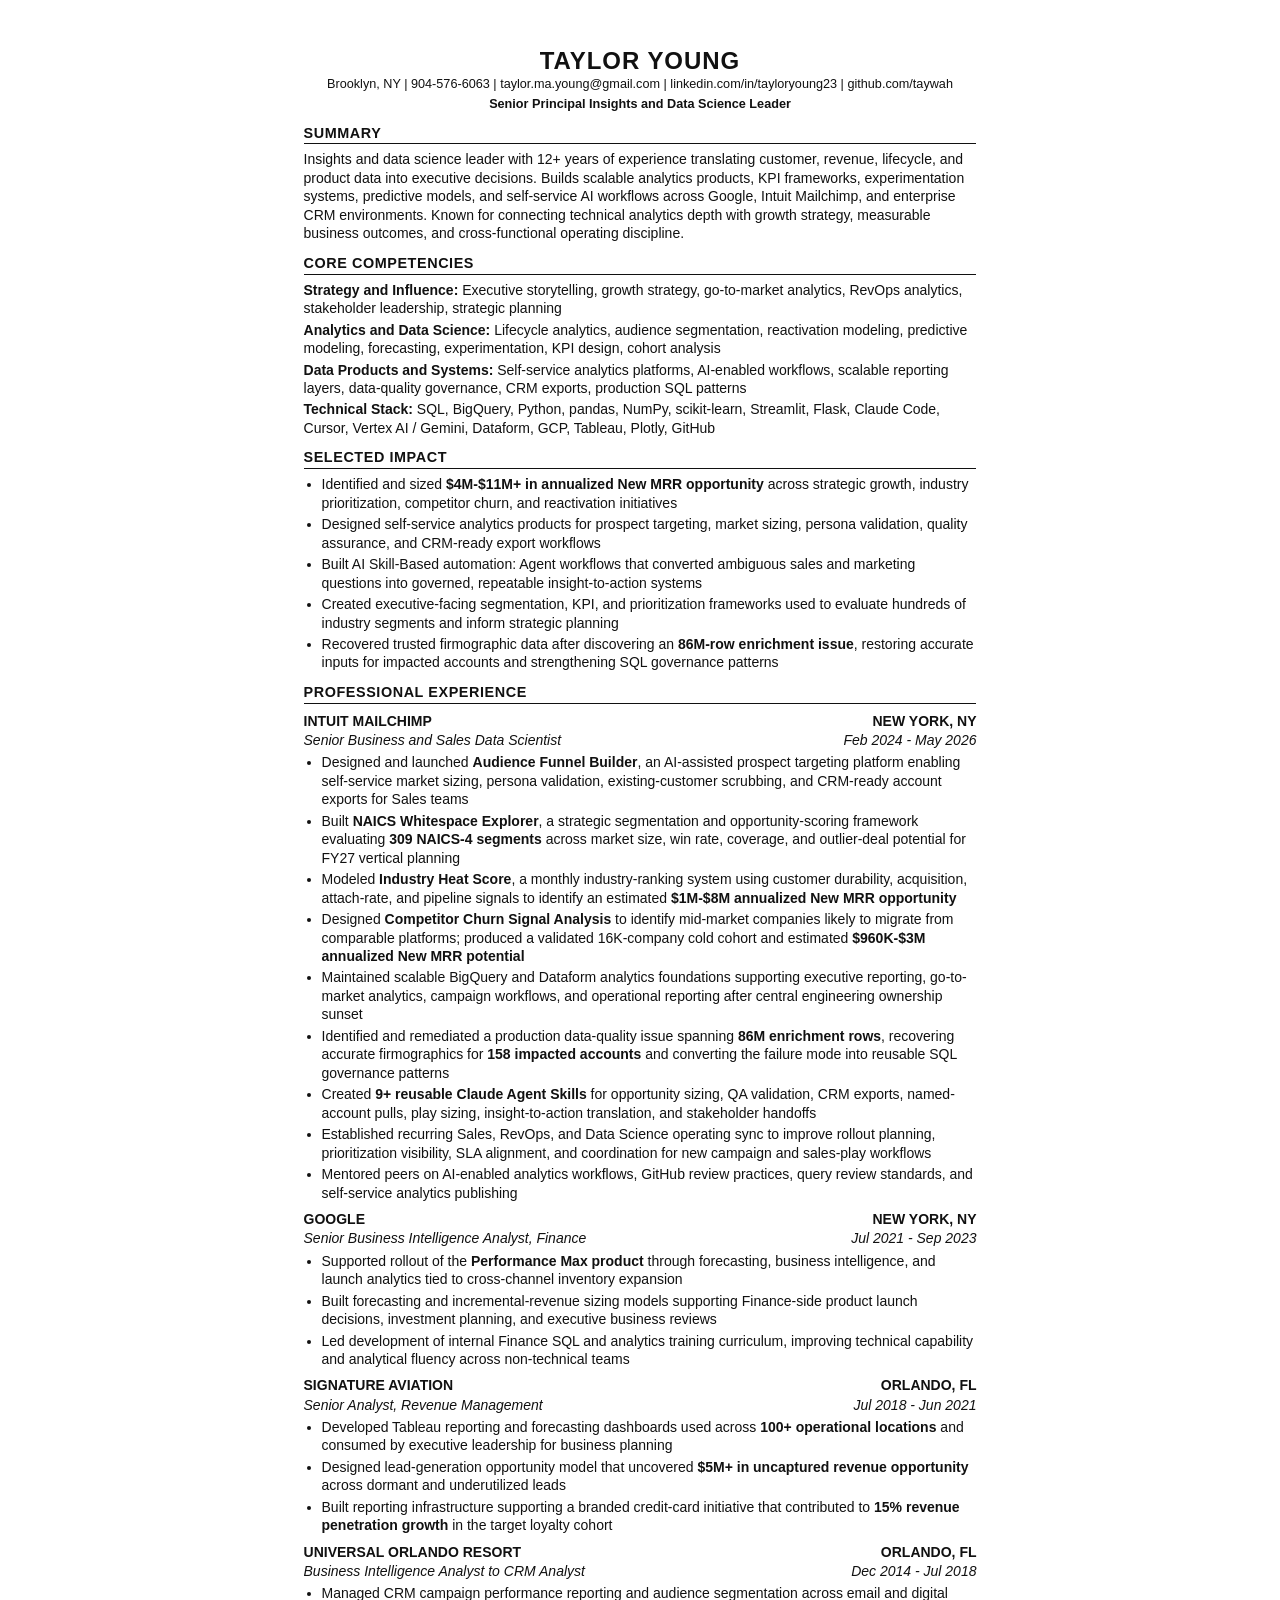
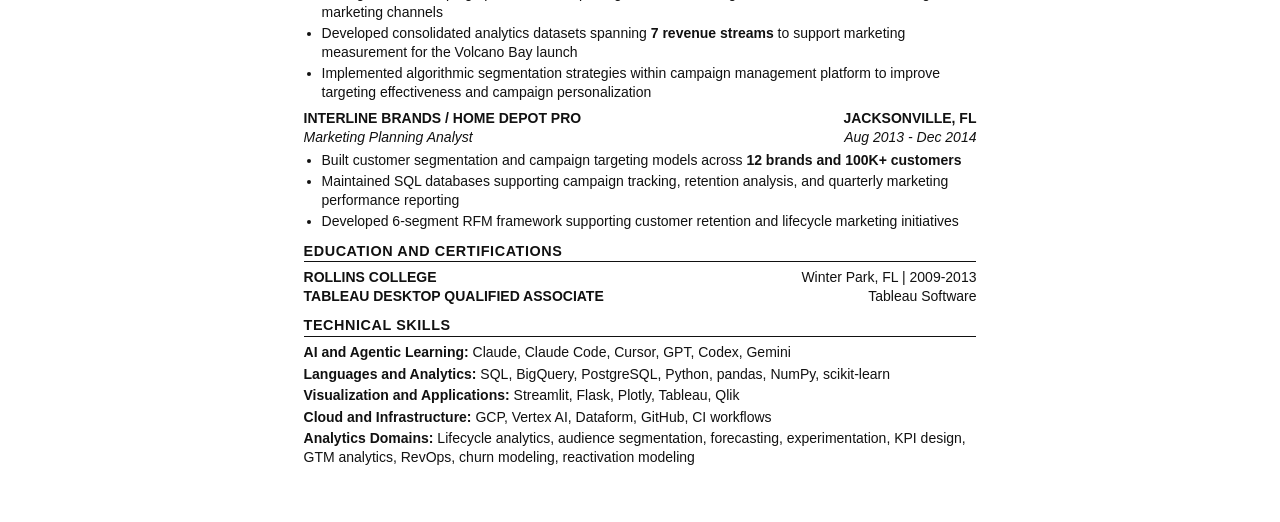
==== assets/taylor_young_main_senior_principal_insights_resume.html @ b279d92c "pdf" ====
<!doctype html>
<html lang="en">
<head>
<meta charset="utf-8" />
<meta name="viewport" content="width=device-width, initial-scale=1" />
<title>Taylor Young - Senior Principal Insights and Data Science Leader</title>
<style>
  * { box-sizing: border-box; }

  html,
  body {
    margin: 0;
    padding: 0;
    background: #ffffff;
    color: #111111;
    font-family: Arial, Helvetica, sans-serif;
    font-size: 10.5pt;
    line-height: 1.32;
  }

  .resume {
    max-width: 8.25in;
    margin: 0 auto;
    padding: 0.5in 0.62in 0.55in;
  }

  header {
    text-align: center;
    margin-bottom: 12px;
  }

  h1 {
    margin: 0 0 3px;
    font-size: 18pt;
    letter-spacing: 0.04em;
    line-height: 1.05;
    text-transform: uppercase;
  }

  .contact,
  .target {
    margin: 0;
    font-size: 9.5pt;
  }

  .target {
    margin-top: 3px;
    font-weight: 700;
  }

  a {
    color: inherit;
    text-decoration: none;
  }

  h2 {
    margin: 13px 0 6px;
    padding-bottom: 2px;
    border-bottom: 1px solid #111111;
    font-size: 10.8pt;
    letter-spacing: 0.04em;
    line-height: 1.1;
    text-transform: uppercase;
  }

  h3 {
    display: flex;
    justify-content: space-between;
    gap: 12px;
    margin: 9px 0 1px;
    font-size: 10.5pt;
    line-height: 1.22;
    text-transform: uppercase;
  }

  h3 span:last-child {
    white-space: nowrap;
  }

  .role-line {
    display: flex;
    justify-content: space-between;
    gap: 12px;
    margin: 0 0 4px;
    font-style: italic;
  }

  .role-line span:last-child {
    white-space: nowrap;
  }

  p {
    margin: 0 0 5px;
  }

  ul {
    margin: 3px 0 8px 18px;
    padding: 0;
  }

  li {
    margin: 0 0 3px;
  }

  .summary {
    margin-bottom: 2px;
  }

  .compact p,
  .skills p {
    margin-bottom: 3px;
  }

  .education-row,
  .cert-row {
    display: flex;
    justify-content: space-between;
    gap: 12px;
    align-items: baseline;
  }

  .education-row span:first-child,
  .cert-row span:first-child {
    font-weight: 700;
    text-transform: uppercase;
  }

  .education-row span:last-child,
  .cert-row span:last-child {
    white-space: nowrap;
  }

  @media print {
    html,
    body {
      font-size: 10pt;
    }

    .resume {
      max-width: none;
      padding: 0.42in 0.55in;
    }

    h2 {
      margin-top: 11px;
    }
  }

  @page {
    size: Letter;
    margin: 0;
  }
</style>
</head>
<body>
<main class="resume">

<header>
  <h1>Taylor Young</h1>
  <p class="contact">Brooklyn, NY | 904-576-6063 | <a href="mailto:taylor.ma.young@gmail.com">taylor.ma.young@gmail.com</a> | <a href="https://linkedin.com/in/tayloryoung23">linkedin.com/in/tayloryoung23</a> | <a href="https://github.com/taywah">github.com/taywah</a></p>
  <p class="target">Senior Principal Insights and Data Science Leader</p>
</header>

<section>
  <h2>Summary</h2>
  <p class="summary">Insights and data science leader with 12+ years of experience translating customer, revenue, lifecycle, and product data into executive decisions. Builds scalable analytics products, KPI frameworks, experimentation systems, predictive models, and self-service AI workflows across Google, Intuit Mailchimp, and enterprise CRM environments. Known for connecting technical analytics depth with growth strategy, measurable business outcomes, and cross-functional operating discipline.</p>
</section>

<section>
  <h2>Core Competencies</h2>
  <div class="compact">
    <p><strong>Strategy and Influence:</strong> Executive storytelling, growth strategy, go-to-market analytics, RevOps analytics, stakeholder leadership, strategic planning</p>
    <p><strong>Analytics and Data Science:</strong> Lifecycle analytics, audience segmentation, reactivation modeling, predictive modeling, forecasting, experimentation, KPI design, cohort analysis</p>
    <p><strong>Data Products and Systems:</strong> Self-service analytics platforms, AI-enabled workflows, scalable reporting layers, data-quality governance, CRM exports, production SQL patterns</p>
    <p><strong>Technical Stack:</strong> SQL, BigQuery, Python, pandas, NumPy, scikit-learn, Streamlit, Flask, Claude Code, Cursor, Vertex AI / Gemini, Dataform, GCP, Tableau, Plotly, GitHub</p>
  </div>
</section>

<section>
  <h2>Selected Impact</h2>
  <ul>
    <li>Identified and sized <strong>$4M-$11M+ in annualized New MRR opportunity</strong> across strategic growth, industry prioritization, competitor churn, and reactivation initiatives</li>
    <li>Designed self-service analytics products for prospect targeting, market sizing, persona validation, quality assurance, and CRM-ready export workflows</li>
    <li>Built AI Skill-Based automation: Agent workflows that converted ambiguous sales and marketing questions into governed, repeatable insight-to-action systems</li>
    <li>Created executive-facing segmentation, KPI, and prioritization frameworks used to evaluate hundreds of industry segments and inform strategic planning</li>
    <li>Recovered trusted firmographic data after discovering an <strong>86M-row enrichment issue</strong>, restoring accurate inputs for impacted accounts and strengthening SQL governance patterns</li>
  </ul>
</section>

<section>
  <h2>Professional Experience</h2>

  <h3><span>Intuit Mailchimp</span><span>New York, NY</span></h3>
  <p class="role-line"><span>Senior Business and Sales Data Scientist</span><span>Feb 2024 - May 2026</span></p>
  <ul>
    <li>Designed and launched <strong>Audience Funnel Builder</strong>, an AI-assisted prospect targeting platform enabling self-service market sizing, persona validation, existing-customer scrubbing, and CRM-ready account exports for Sales teams</li>
    <li>Built <strong>NAICS Whitespace Explorer</strong>, a strategic segmentation and opportunity-scoring framework evaluating <strong>309 NAICS-4 segments</strong> across market size, win rate, coverage, and outlier-deal potential for FY27 vertical planning</li>
    <li>Modeled <strong>Industry Heat Score</strong>, a monthly industry-ranking system using customer durability, acquisition, attach-rate, and pipeline signals to identify an estimated <strong>$1M-$8M annualized New MRR opportunity</strong></li>
    <li>Designed <strong>Competitor Churn Signal Analysis</strong> to identify mid-market companies likely to migrate from comparable platforms; produced a validated 16K-company cold cohort and estimated <strong>$960K-$3M annualized New MRR potential</strong></li>
    <li>Maintained scalable BigQuery and Dataform analytics foundations supporting executive reporting, go-to-market analytics, campaign workflows, and operational reporting after central engineering ownership sunset</li>
    <li>Identified and remediated a production data-quality issue spanning <strong>86M enrichment rows</strong>, recovering accurate firmographics for <strong>158 impacted accounts</strong> and converting the failure mode into reusable SQL governance patterns</li>
    <li>Created <strong>9+ reusable Claude Agent Skills</strong> for opportunity sizing, QA validation, CRM exports, named-account pulls, play sizing, insight-to-action translation, and stakeholder handoffs</li>
    <li>Established recurring Sales, RevOps, and Data Science operating sync to improve rollout planning, prioritization visibility, SLA alignment, and coordination for new campaign and sales-play workflows</li>
    <li>Mentored peers on AI-enabled analytics workflows, GitHub review practices, query review standards, and self-service analytics publishing</li>
  </ul>

  <h3><span>Google</span><span>New York, NY</span></h3>
  <p class="role-line"><span>Senior Business Intelligence Analyst, Finance</span><span>Jul 2021 - Sep 2023</span></p>
  <ul>
    <li>Supported rollout of the <strong>Performance Max product</strong> through forecasting, business intelligence, and launch analytics tied to cross-channel inventory expansion</li>
    <li>Built forecasting and incremental-revenue sizing models supporting Finance-side product launch decisions, investment planning, and executive business reviews</li>
    <li>Led development of internal Finance SQL and analytics training curriculum, improving technical capability and analytical fluency across non-technical teams</li>
  </ul>

  <h3><span>Signature Aviation</span><span>Orlando, FL</span></h3>
  <p class="role-line"><span>Senior Analyst, Revenue Management</span><span>Jul 2018 - Jun 2021</span></p>
  <ul>
    <li>Developed Tableau reporting and forecasting dashboards used across <strong>100+ operational locations</strong> and consumed by executive leadership for business planning</li>
    <li>Designed lead-generation opportunity model that uncovered <strong>$5M+ in uncaptured revenue opportunity</strong> across dormant and underutilized leads</li>
    <li>Built reporting infrastructure supporting a branded credit-card initiative that contributed to <strong>15% revenue penetration growth</strong> in the target loyalty cohort</li>
  </ul>

  <h3><span>Universal Orlando Resort</span><span>Orlando, FL</span></h3>
  <p class="role-line"><span>Business Intelligence Analyst to CRM Analyst</span><span>Dec 2014 - Jul 2018</span></p>
  <ul>
    <li>Managed CRM campaign performance reporting and audience segmentation across email and digital marketing channels</li>
    <li>Developed consolidated analytics datasets spanning <strong>7 revenue streams</strong> to support marketing measurement for the Volcano Bay launch</li>
    <li>Implemented algorithmic segmentation strategies within campaign management platform to improve targeting effectiveness and campaign personalization</li>
  </ul>

  <h3><span>Interline Brands / Home Depot Pro</span><span>Jacksonville, FL</span></h3>
  <p class="role-line"><span>Marketing Planning Analyst</span><span>Aug 2013 - Dec 2014</span></p>
  <ul>
    <li>Built customer segmentation and campaign targeting models across <strong>12 brands and 100K+ customers</strong></li>
    <li>Maintained SQL databases supporting campaign tracking, retention analysis, and quarterly marketing performance reporting</li>
    <li>Developed 6-segment RFM framework supporting customer retention and lifecycle marketing initiatives</li>
  </ul>
</section>

<section>
  <h2>Education and Certifications</h2>
  <div class="education-row">
    <span>Rollins College</span>
    <span>Winter Park, FL | 2009-2013</span>
  </div>
  <div class="cert-row">
    <span>Tableau Desktop Qualified Associate</span>
    <span>Tableau Software</span>
  </div>
</section>

<section>
  <h2>Technical Skills</h2>
  <div class="skills">
    <p><strong>AI and Agentic Learning:</strong> Claude, Claude Code, Cursor, GPT, Codex, Gemini</p>
    <p><strong>Languages and Analytics:</strong> SQL, BigQuery, PostgreSQL, Python, pandas, NumPy, scikit-learn</p>
    <p><strong>Visualization and Applications:</strong> Streamlit, Flask, Plotly, Tableau, Qlik</p>
    <p><strong>Cloud and Infrastructure:</strong> GCP, Vertex AI, Dataform, GitHub, CI workflows</p>
    <p><strong>Analytics Domains:</strong> Lifecycle analytics, audience segmentation, forecasting, experimentation, KPI design, GTM analytics, RevOps, churn modeling, reactivation modeling</p>
  </div>
</section>

</main>
</body>
</html>
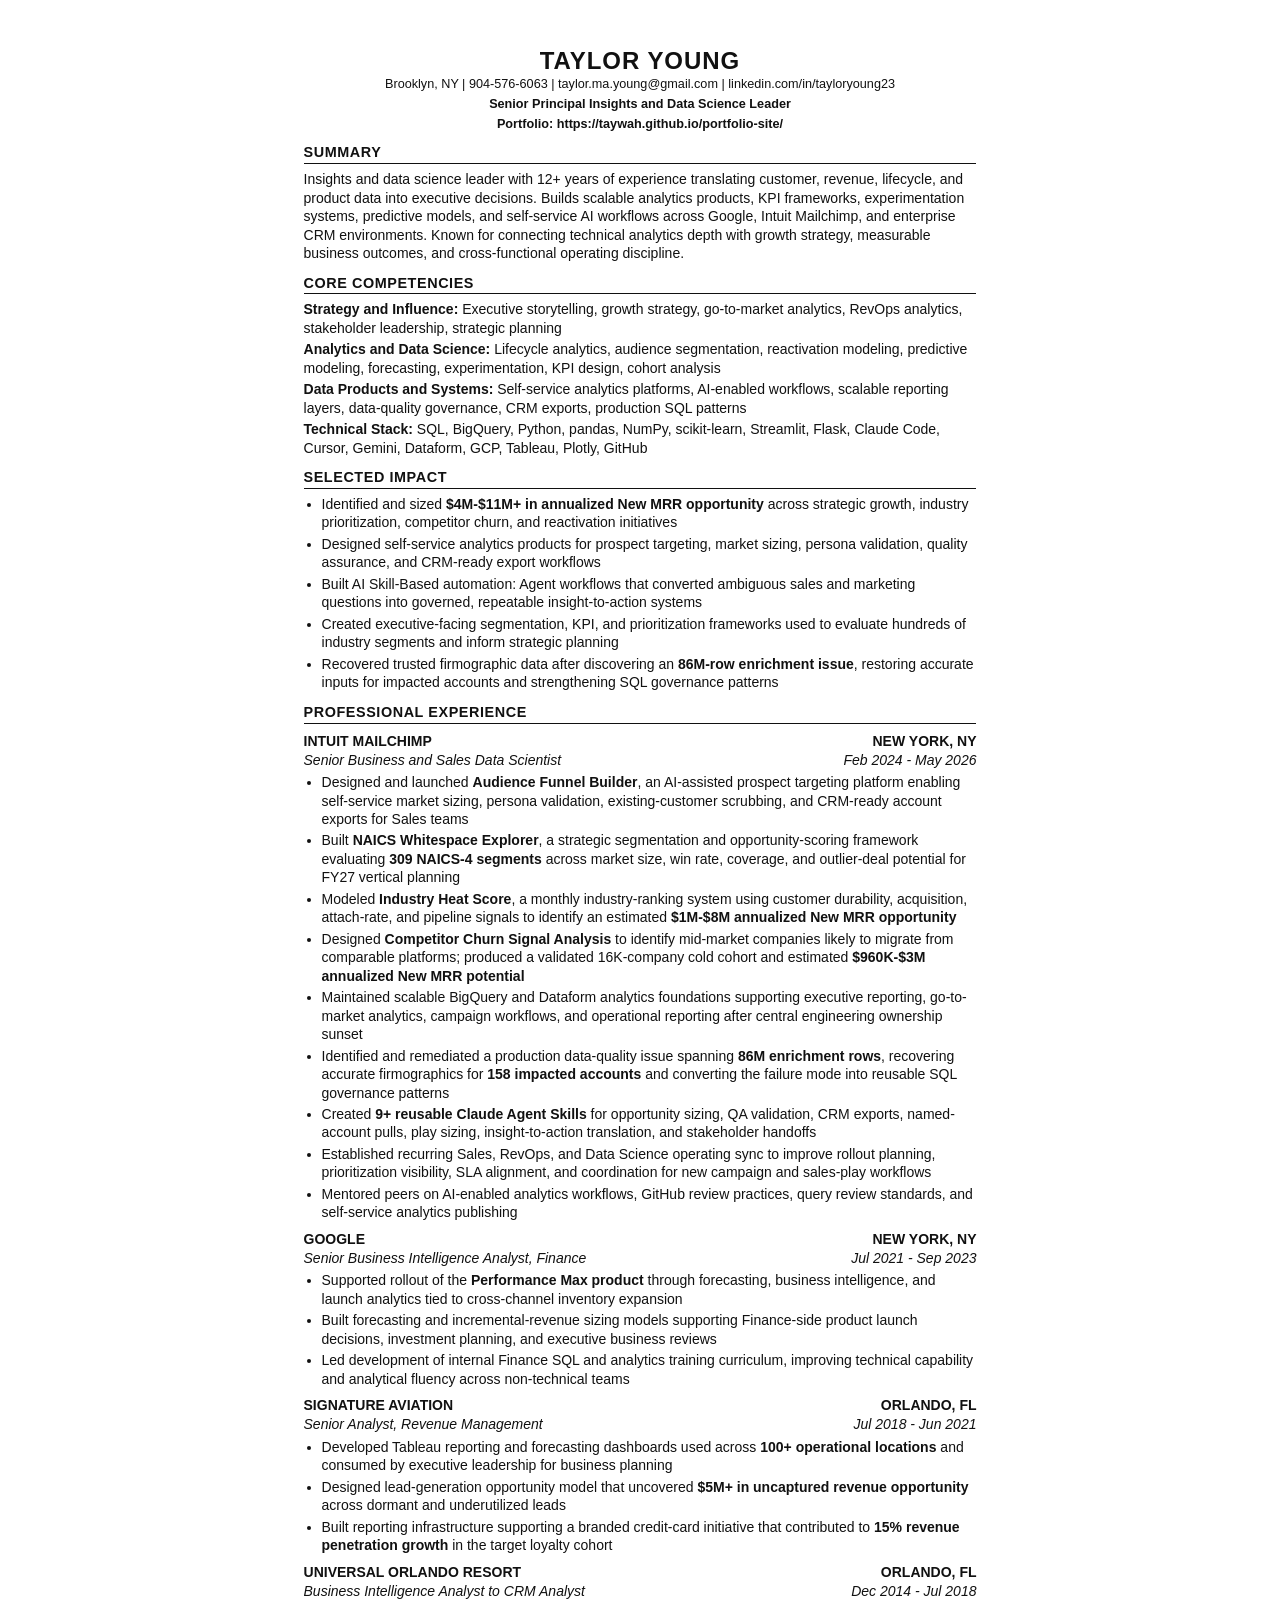
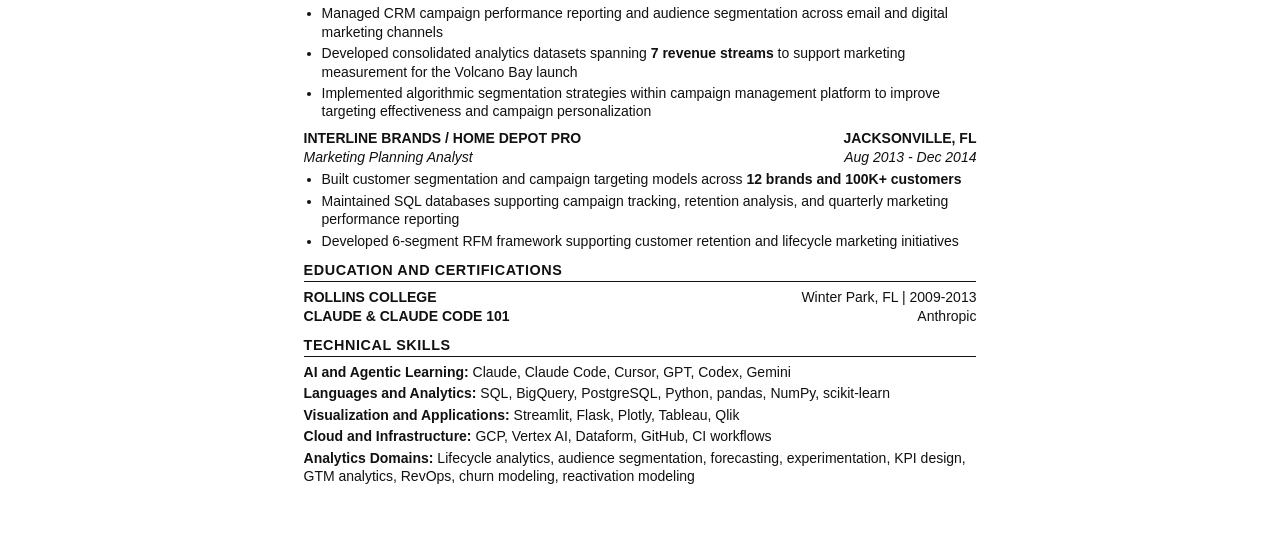
==== commit 6792aad3: "Update taylor_young_main_senior_principal_insights_resume.html" ====
--- a/assets/taylor_young_main_senior_principal_insights_resume.html
+++ b/assets/taylor_young_main_senior_principal_insights_resume.html
@@ -157,8 +157,9 @@
 
 <header>
   <h1>Taylor Young</h1>
-  <p class="contact">Brooklyn, NY | 904-576-6063 | <a href="mailto:taylor.ma.young@gmail.com">taylor.ma.young@gmail.com</a> | <a href="https://linkedin.com/in/tayloryoung23">linkedin.com/in/tayloryoung23</a> | <a href="https://github.com/taywah">github.com/taywah</a></p>
+  <p class="contact">Brooklyn, NY | 904-576-6063 | <a href="mailto:taylor.ma.young@gmail.com">taylor.ma.young@gmail.com</a> | <a href="https://linkedin.com/in/tayloryoung23">linkedin.com/in/tayloryoung23</a> 
   <p class="target">Senior Principal Insights and Data Science Leader</p>
+  <p class="target">Portfolio: <a href="https://taywah.github.io/portfolio-site/">https://taywah.github.io/portfolio-site/</a></p> </p>
 </header>
 
 <section>
@@ -172,7 +173,7 @@
     <p><strong>Strategy and Influence:</strong> Executive storytelling, growth strategy, go-to-market analytics, RevOps analytics, stakeholder leadership, strategic planning</p>
     <p><strong>Analytics and Data Science:</strong> Lifecycle analytics, audience segmentation, reactivation modeling, predictive modeling, forecasting, experimentation, KPI design, cohort analysis</p>
     <p><strong>Data Products and Systems:</strong> Self-service analytics platforms, AI-enabled workflows, scalable reporting layers, data-quality governance, CRM exports, production SQL patterns</p>
-    <p><strong>Technical Stack:</strong> SQL, BigQuery, Python, pandas, NumPy, scikit-learn, Streamlit, Flask, Claude Code, Cursor, Vertex AI / Gemini, Dataform, GCP, Tableau, Plotly, GitHub</p>
+    <p><strong>Technical Stack:</strong> SQL, BigQuery, Python, pandas, NumPy, scikit-learn, Streamlit, Flask, Claude Code, Cursor, Gemini, Dataform, GCP, Tableau, Plotly, GitHub</p>
   </div>
 </section>
 
@@ -244,8 +245,8 @@
     <span>Winter Park, FL | 2009-2013</span>
   </div>
   <div class="cert-row">
-    <span>Tableau Desktop Qualified Associate</span>
-    <span>Tableau Software</span>
+    <span>Claude & Claude Code 101</span>
+    <span>Anthropic</span>
   </div>
 </section>
 
